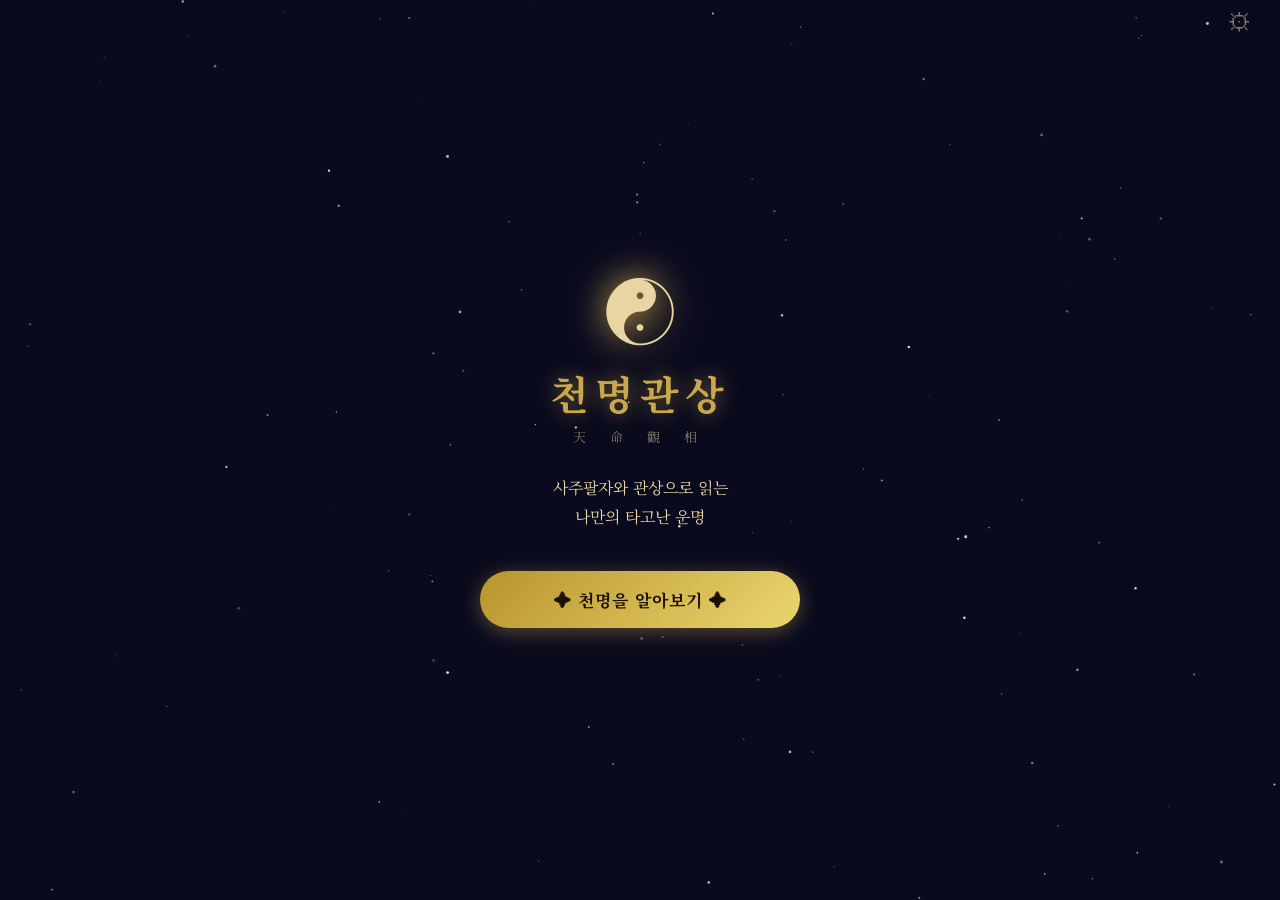
==== index.html @ f612b53c "init: 천명관상 앱 초기 릴리즈 사주팔자 계산 + AI 관상 분석을 결합한 PWA 앱. 노예~황제(황후) 6등급 판정, OpenRouter Gemini Flash Vision " ====
<!DOCTYPE html>
<html lang="ko">
<head>
  <meta charset="UTF-8">
  <meta name="viewport" content="width=device-width, initial-scale=1.0, user-scalable=no">
  <meta name="mobile-web-app-capable" content="yes">
  <meta name="apple-mobile-web-app-capable" content="yes">
  <meta name="apple-mobile-web-app-status-bar-style" content="black-translucent">
  <meta name="apple-mobile-web-app-title" content="천명관상">
  <meta name="theme-color" content="#0a0a1e">
  <title>천명관상</title>
  <link rel="manifest" href="manifest.json">
  <link rel="apple-touch-icon" href="icon.png">
  <link href="https://fonts.googleapis.com/css2?family=Noto+Serif+KR:wght@400;600;700&display=swap" rel="stylesheet">
  <link rel="stylesheet" href="style.css">
</head>
<body>

  <!-- 별 배경 -->
  <canvas id="starCanvas"></canvas>

  <!-- ╔══════════════════════════════╗ -->
  <!-- ║  뷰 1: 홈                    ║ -->
  <!-- ╚══════════════════════════════╝ -->
  <div class="view active" id="view-home">
    <div class="home-wrap">
      <div class="trigram">☯</div>
      <h1 class="app-title">천명관상</h1>
      <p class="app-hanja">天 命 觀 相</p>
      <p class="app-desc">사주팔자와 관상으로 읽는<br>나만의 타고난 운명</p>
      <button class="btn-gold" onclick="App.goInfo()">✦ 천명을 알아보기 ✦</button>
    </div>
    <button class="btn-gear" onclick="App.goSettings()" title="설정">⚙</button>
  </div>

  <!-- ╔══════════════════════════════╗ -->
  <!-- ║  뷰 2: 정보 입력              ║ -->
  <!-- ╚══════════════════════════════╝ -->
  <div class="view" id="view-info">
    <div class="top-bar">
      <button class="btn-back" onclick="App.goHome()">‹</button>
      <span class="top-title">생년월일 입력</span>
    </div>
    <div class="scroll-wrap">

      <p class="section-label">성별</p>
      <div class="gender-row">
        <button class="gender-btn active" id="btnMale"   onclick="App.setGender('male')">♂ 남성</button>
        <button class="gender-btn"        id="btnFemale" onclick="App.setGender('female')">♀ 여성</button>
      </div>

      <p class="section-label">태어난 해</p>
      <input class="input-field" type="number" id="inputYear"
             placeholder="예: 1990" min="1900" max="2025" inputmode="numeric">

      <div class="two-col">
        <div>
          <p class="section-label">월</p>
          <select class="input-field" id="inputMonth">
            <option value="">월</option>
          </select>
        </div>
        <div>
          <p class="section-label">일</p>
          <select class="input-field" id="inputDay">
            <option value="">일</option>
          </select>
        </div>
      </div>

      <p class="section-label">태어난 시 <span class="label-note">모르면 생략 가능</span></p>
      <select class="input-field" id="inputHour">
        <option value="-1">모름 / 생략</option>
      </select>

      <button class="btn-gold" style="margin-top:32px" onclick="App.goPhoto()">얼굴 사진 찍기 →</button>
    </div>
  </div>

  <!-- ╔══════════════════════════════╗ -->
  <!-- ║  뷰 3: 사진 촬영              ║ -->
  <!-- ╚══════════════════════════════╝ -->
  <div class="view" id="view-photo">
    <div class="top-bar">
      <button class="btn-back" onclick="App.goInfo()">‹</button>
      <span class="top-title">얼굴 사진</span>
    </div>
    <div class="photo-wrap">
      <div class="face-guide" id="faceGuide">
        <div class="face-oval"></div>
        <p class="guide-hint">얼굴을 타원 안에 맞춰주세요</p>
      </div>
      <div class="preview-area" id="previewArea">
        <img id="previewImg" alt="미리보기">
      </div>
      <div class="photo-btns">
        <label class="btn-outline" for="cameraInput">📷 카메라 촬영</label>
        <input type="file" id="cameraInput" accept="image/*" capture="user"
               style="display:none" onchange="App.onPhoto(this)">
        <label class="btn-outline" for="galleryInput">🖼 갤러리 선택</label>
        <input type="file" id="galleryInput" accept="image/*"
               style="display:none" onchange="App.onPhoto(this)">
      </div>
      <button class="btn-gold" id="btnAnalyze" style="display:none" onclick="App.startAnalysis()">
        ✦ 천명 분석 시작 ✦
      </button>
    </div>
  </div>

  <!-- ╔══════════════════════════════╗ -->
  <!-- ║  뷰 4: 분석 중               ║ -->
  <!-- ╚══════════════════════════════╝ -->
  <div class="view" id="view-loading">
    <div class="loading-wrap">
      <div class="loader-ring">
        <div class="loader-inner">☯</div>
      </div>
      <p class="loading-main">천명을 읽는 중...</p>
      <p class="loading-sub" id="loadingSub">사주팔자를 계산하고 있습니다</p>
    </div>
  </div>

  <!-- ╔══════════════════════════════╗ -->
  <!-- ║  뷰 5: 결과                  ║ -->
  <!-- ╚══════════════════════════════╝ -->
  <div class="view" id="view-result">
    <div class="result-scroll">

      <!-- 등급 배너 -->
      <div class="tier-banner" id="tierBanner">
        <div class="tier-glow" id="tierGlow"></div>
        <div class="tier-icon"    id="tierIcon">👑</div>
        <div class="tier-name"    id="tierName">황제</div>
        <div class="tier-stars"   id="tierStars"></div>
        <div class="tier-tagline" id="tierTagline">천명이 깃든 얼굴</div>
      </div>

      <!-- 사주 카드 -->
      <div class="result-card">
        <div class="card-title">☰ 사주팔자</div>
        <div class="pillars-row" id="pillarsRow"></div>
        <div class="ohaeng-bar"  id="ohaengBar"></div>
        <p class="card-body" id="sajuText"></p>
      </div>

      <!-- 관상 카드 -->
      <div class="result-card">
        <div class="card-title">◎ 관상 분석</div>
        <div id="gwansangList"></div>
      </div>

      <!-- 종합 풀이 카드 -->
      <div class="result-card combined-card">
        <div class="card-title">✦ 종합 천명 풀이</div>
        <p class="card-body combined-body" id="combinedText"></p>
      </div>

      <!-- 액션 -->
      <div class="action-row">
        <button class="btn-share" onclick="App.share()">📤 공유하기</button>
        <button class="btn-retry" onclick="App.retry()">🔄 다시 하기</button>
      </div>
    </div>
  </div>

  <!-- ╔══════════════════════════════╗ -->
  <!-- ║  뷰 6: 설정                  ║ -->
  <!-- ╚══════════════════════════════╝ -->
  <div class="view" id="view-settings">
    <div class="top-bar">
      <button class="btn-back" onclick="App.goHome()">‹</button>
      <span class="top-title">설정</span>
    </div>
    <div class="scroll-wrap">
      <p class="section-label">OpenRouter API 키</p>
      <input class="input-field" type="password" id="apiKeyInput" placeholder="sk-or-v1-...">
      <p class="input-hint">openrouter.ai에서 발급한 API 키를 입력하세요</p>
      <button class="btn-gold" onclick="App.saveSettings()">저장</button>
    </div>
  </div>

  <script src="saju.js"></script>
  <script src="app.js"></script>
</body>
</html>
---- style.css ----
/* ── 기본 리셋 ──────────────────────────────────────── */
*, *::before, *::after { box-sizing: border-box; margin: 0; padding: 0; }

:root {
  --navy:   #0a0a1e;
  --navy2:  #12122e;
  --gold:   #c9a84c;
  --gold2:  #e8d5a3;
  --gold3:  #f5ebb8;
  --dim:    rgba(232,213,163,0.55);
  --card:   rgba(255,255,255,0.05);
  --border: rgba(201,168,76,0.25);
  --r:      16px;
}

html, body {
  height: 100%;
  font-family: 'Noto Serif KR', 'Nanum Myeongjo', serif;
  background: var(--navy);
  color: var(--gold2);
  overflow: hidden;
}

/* ── 별 캔버스 ──────────────────────────────────────── */
#starCanvas {
  position: fixed;
  inset: 0;
  z-index: 0;
  pointer-events: none;
}

/* ── 뷰 시스템 ──────────────────────────────────────── */
.view {
  position: fixed;
  inset: 0;
  z-index: 1;
  display: none;
  flex-direction: column;
  opacity: 0;
  transform: translateY(24px);
  transition: opacity .35s, transform .35s;
}
.view.active {
  display: flex;
  opacity: 1;
  transform: translateY(0);
}

/* ── 홈 뷰 ──────────────────────────────────────────── */
.home-wrap {
  flex: 1;
  display: flex;
  flex-direction: column;
  align-items: center;
  justify-content: center;
  padding: 40px 24px;
  text-align: center;
}

.trigram {
  font-size: 72px;
  line-height: 1;
  animation: pulse 3s ease-in-out infinite;
  filter: drop-shadow(0 0 18px var(--gold));
}
@keyframes pulse {
  0%,100% { opacity: 1; transform: scale(1); }
  50%      { opacity: .75; transform: scale(1.07); }
}

.app-title {
  font-size: 40px;
  font-weight: 700;
  color: var(--gold);
  letter-spacing: 6px;
  margin-top: 20px;
  text-shadow: 0 0 20px rgba(201,168,76,.6);
}
.app-hanja {
  font-size: 13px;
  letter-spacing: 10px;
  color: var(--dim);
  margin-top: 6px;
}
.app-desc {
  font-size: 16px;
  line-height: 1.8;
  color: var(--gold2);
  margin: 28px 0 40px;
}

.btn-gear {
  position: absolute;
  top: env(safe-area-inset-top, 16px);
  right: 20px;
  background: none;
  border: none;
  font-size: 24px;
  color: var(--dim);
  cursor: pointer;
  padding: 8px;
}

/* ── 공통 버튼 ──────────────────────────────────────── */
.btn-gold {
  width: 100%;
  max-width: 320px;
  padding: 16px 24px;
  background: linear-gradient(135deg, #b8952e, #e8d06a, #b8952e);
  background-size: 200% 100%;
  border: none;
  border-radius: 50px;
  color: #1a1000;
  font-family: inherit;
  font-size: 17px;
  font-weight: 700;
  letter-spacing: 1px;
  cursor: pointer;
  animation: goldShimmer 4s linear infinite;
  box-shadow: 0 4px 20px rgba(201,168,76,.4);
  transition: transform .15s, box-shadow .15s;
}
.btn-gold:active { transform: scale(.97); box-shadow: 0 2px 10px rgba(201,168,76,.3); }
@keyframes goldShimmer {
  0%   { background-position: 0% 50%; }
  100% { background-position: 200% 50%; }
}

.btn-outline {
  display: inline-block;
  padding: 13px 20px;
  border: 1.5px solid var(--gold);
  border-radius: 50px;
  color: var(--gold);
  font-family: inherit;
  font-size: 15px;
  cursor: pointer;
  text-align: center;
  transition: background .2s;
}
.btn-outline:active { background: rgba(201,168,76,.1); }

/* ── 상단 바 ────────────────────────────────────────── */
.top-bar {
  display: flex;
  align-items: center;
  padding: 16px 16px 0;
  padding-top: max(16px, env(safe-area-inset-top));
  gap: 12px;
  flex-shrink: 0;
}
.btn-back {
  background: none;
  border: none;
  font-size: 32px;
  color: var(--gold);
  cursor: pointer;
  line-height: 1;
  padding: 0 8px 0 0;
}
.top-title {
  font-size: 18px;
  font-weight: 600;
  color: var(--gold2);
  letter-spacing: 1px;
}

/* ── 스크롤 래퍼 ─────────────────────────────────────── */
.scroll-wrap {
  flex: 1;
  overflow-y: auto;
  padding: 20px 24px;
  padding-bottom: max(24px, env(safe-area-inset-bottom));
  -webkit-overflow-scrolling: touch;
}

/* ── 폼 요소 ────────────────────────────────────────── */
.section-label {
  font-size: 13px;
  color: var(--dim);
  letter-spacing: 1px;
  margin: 20px 0 8px;
  text-transform: uppercase;
}
.label-note {
  font-size: 11px;
  color: rgba(232,213,163,.35);
  text-transform: none;
  letter-spacing: 0;
  margin-left: 6px;
}

.input-field {
  width: 100%;
  background: var(--card);
  border: 1.5px solid var(--border);
  border-radius: var(--r);
  padding: 14px 16px;
  color: var(--gold2);
  font-family: inherit;
  font-size: 16px;
  outline: none;
  transition: border-color .2s;
  -webkit-appearance: none;
  appearance: none;
}
.input-field:focus  { border-color: var(--gold); }
.input-field option { background: var(--navy2); color: var(--gold2); }

.two-col {
  display: grid;
  grid-template-columns: 1fr 1fr;
  gap: 12px;
}

.input-hint {
  font-size: 12px;
  color: var(--dim);
  margin-top: 8px;
  line-height: 1.5;
}

/* ── 성별 선택 ──────────────────────────────────────── */
.gender-row {
  display: grid;
  grid-template-columns: 1fr 1fr;
  gap: 12px;
}
.gender-btn {
  padding: 14px;
  border: 1.5px solid var(--border);
  border-radius: var(--r);
  background: var(--card);
  color: var(--dim);
  font-family: inherit;
  font-size: 16px;
  cursor: pointer;
  transition: all .2s;
  letter-spacing: 1px;
}
.gender-btn.active {
  border-color: var(--gold);
  color: var(--gold);
  background: rgba(201,168,76,.1);
  box-shadow: 0 0 12px rgba(201,168,76,.2);
}

/* ── 사진 뷰 ────────────────────────────────────────── */
.photo-wrap {
  flex: 1;
  display: flex;
  flex-direction: column;
  align-items: center;
  padding: 16px 24px;
  padding-bottom: max(24px, env(safe-area-inset-bottom));
  gap: 16px;
  overflow-y: auto;
}

.face-guide {
  width: 220px;
  height: 280px;
  position: relative;
  display: flex;
  align-items: center;
  justify-content: center;
  flex-shrink: 0;
}
.face-oval {
  width: 180px;
  height: 240px;
  border: 2px dashed var(--gold);
  border-radius: 50%;
  opacity: .6;
  animation: ovalPulse 2s ease-in-out infinite;
}
@keyframes ovalPulse {
  0%,100% { opacity: .6; box-shadow: 0 0 0 0 rgba(201,168,76,0); }
  50%     { opacity: 1;  box-shadow: 0 0 0 8px rgba(201,168,76,.1); }
}
.guide-hint {
  position: absolute;
  bottom: -4px;
  font-size: 12px;
  color: var(--dim);
  white-space: nowrap;
}

.preview-area {
  width: 220px;
  height: 280px;
  border-radius: 20px;
  overflow: hidden;
  border: 2px solid var(--gold);
  display: none;
  flex-shrink: 0;
}
.preview-area img {
  width: 100%;
  height: 100%;
  object-fit: cover;
}

.photo-btns {
  display: flex;
  gap: 12px;
  flex-wrap: wrap;
  justify-content: center;
}

/* ── 로딩 뷰 ────────────────────────────────────────── */
.loading-wrap {
  flex: 1;
  display: flex;
  flex-direction: column;
  align-items: center;
  justify-content: center;
  gap: 24px;
  padding: 40px;
}

.loader-ring {
  width: 120px;
  height: 120px;
  border-radius: 50%;
  border: 3px solid var(--border);
  border-top-color: var(--gold);
  animation: spin 1.2s linear infinite;
  display: flex;
  align-items: center;
  justify-content: center;
  position: relative;
}
.loader-ring::before {
  content: '';
  position: absolute;
  inset: 8px;
  border-radius: 50%;
  border: 2px solid var(--border);
  border-bottom-color: var(--gold);
  animation: spin 1.8s linear infinite reverse;
}
.loader-inner {
  font-size: 36px;
  animation: counterSpin 1.2s linear infinite reverse;
  filter: drop-shadow(0 0 8px var(--gold));
}
@keyframes spin        { to { transform: rotate(360deg);  } }
@keyframes counterSpin { to { transform: rotate(-360deg); } }

.loading-main {
  font-size: 20px;
  font-weight: 600;
  color: var(--gold);
  letter-spacing: 2px;
}
.loading-sub {
  font-size: 14px;
  color: var(--dim);
  text-align: center;
  animation: fadeInOut 2s ease-in-out infinite;
}
@keyframes fadeInOut {
  0%,100% { opacity: .4; }
  50%     { opacity: 1; }
}

/* ── 결과 뷰 ────────────────────────────────────────── */
.result-scroll {
  flex: 1;
  overflow-y: auto;
  -webkit-overflow-scrolling: touch;
  padding-bottom: max(24px, env(safe-area-inset-bottom));
}

/* 등급 배너 */
.tier-banner {
  position: relative;
  text-align: center;
  padding: 48px 24px 36px;
  overflow: hidden;
}
.tier-glow {
  position: absolute;
  inset: 0;
  background: radial-gradient(ellipse at center top, rgba(201,168,76,.18) 0%, transparent 70%);
  pointer-events: none;
}
.tier-icon {
  font-size: 64px;
  line-height: 1;
  filter: drop-shadow(0 0 16px gold);
  animation: iconFloat 3s ease-in-out infinite;
}
@keyframes iconFloat {
  0%,100% { transform: translateY(0); }
  50%     { transform: translateY(-8px); }
}
.tier-name {
  font-size: 44px;
  font-weight: 700;
  color: var(--gold);
  letter-spacing: 6px;
  margin-top: 12px;
  text-shadow: 0 0 24px rgba(201,168,76,.7);
}
.tier-stars {
  font-size: 22px;
  color: var(--gold);
  letter-spacing: 4px;
  margin-top: 8px;
  filter: drop-shadow(0 0 4px gold);
}
.tier-tagline {
  font-size: 15px;
  color: var(--dim);
  margin-top: 10px;
  letter-spacing: 2px;
}

/* 결과 카드 */
.result-card {
  margin: 0 16px 16px;
  background: var(--card);
  border: 1px solid var(--border);
  border-radius: 20px;
  padding: 20px;
}
.combined-card {
  border-color: rgba(201,168,76,.5);
  background: rgba(201,168,76,.07);
}

.card-title {
  font-size: 13px;
  color: var(--gold);
  letter-spacing: 3px;
  text-transform: uppercase;
  margin-bottom: 16px;
}
.card-body {
  font-size: 15px;
  line-height: 1.9;
  color: var(--gold2);
}
.combined-body {
  font-size: 15px;
  line-height: 2;
  color: var(--gold3);
}

/* 사주 기둥 */
.pillars-row {
  display: flex;
  gap: 8px;
  margin-bottom: 16px;
}
.pillar-box {
  flex: 1;
  border: 1px solid var(--border);
  border-radius: 12px;
  padding: 10px 6px;
  text-align: center;
  background: rgba(255,255,255,.03);
}
.pillar-label {
  font-size: 10px;
  color: var(--dim);
  letter-spacing: 1px;
  margin-bottom: 6px;
}
.pillar-char {
  font-size: 22px;
  color: var(--gold);
  line-height: 1.2;
  font-weight: 600;
}
.pillar-kr {
  font-size: 11px;
  color: var(--dim);
  margin-top: 4px;
}

/* 오행 바 */
.ohaeng-bar {
  display: flex;
  border-radius: 8px;
  overflow: hidden;
  height: 8px;
  margin-bottom: 16px;
  gap: 2px;
}
.ohaeng-seg {
  border-radius: 4px;
  transition: flex .5s;
}

/* 관상 항목 */
.gwansang-item {
  display: flex;
  gap: 12px;
  padding: 12px 0;
  border-bottom: 1px solid rgba(201,168,76,.1);
}
.gwansang-item:last-child { border-bottom: none; }
.gwansang-icon { font-size: 20px; flex-shrink: 0; padding-top: 2px; }
.gwansang-content {}
.gwansang-part { font-size: 12px; color: var(--gold); letter-spacing: 1px; margin-bottom: 4px; }
.gwansang-text { font-size: 14px; color: var(--gold2); line-height: 1.7; }

/* 액션 버튼 */
.action-row {
  display: flex;
  gap: 12px;
  padding: 8px 16px 8px;
}
.btn-share, .btn-retry {
  flex: 1;
  padding: 14px;
  border-radius: 50px;
  font-family: inherit;
  font-size: 15px;
  cursor: pointer;
  border: none;
  transition: transform .15s;
}
.btn-share:active, .btn-retry:active { transform: scale(.97); }
.btn-share {
  background: linear-gradient(135deg, #b8952e, #e8d06a);
  color: #1a1000;
  font-weight: 700;
}
.btn-retry {
  background: var(--card);
  border: 1.5px solid var(--border);
  color: var(--gold2);
}

/* ── 결과 등장 애니메이션 ───────────────────────────── */
@keyframes revealTier {
  from { opacity: 0; transform: scale(.6); filter: blur(8px); }
  to   { opacity: 1; transform: scale(1);  filter: blur(0); }
}
.tier-banner.revealed .tier-icon,
.tier-banner.revealed .tier-name,
.tier-banner.revealed .tier-stars,
.tier-banner.revealed .tier-tagline {
  animation-fill-mode: both;
}
.tier-banner.revealed .tier-icon    { animation: revealTier .6s .1s ease-out both; }
.tier-banner.revealed .tier-name    { animation: revealTier .6s .4s ease-out both; }
.tier-banner.revealed .tier-stars   { animation: revealTier .5s .7s ease-out both; }
.tier-banner.revealed .tier-tagline { animation: revealTier .5s .9s ease-out both; }

@keyframes slideUp {
  from { opacity: 0; transform: translateY(20px); }
  to   { opacity: 1; transform: translateY(0); }
}
.result-card { animation: slideUp .5s ease-out both; }
.result-card:nth-child(2) { animation-delay: .3s; }
.result-card:nth-child(3) { animation-delay: .5s; }
.result-card:nth-child(4) { animation-delay: .7s; }
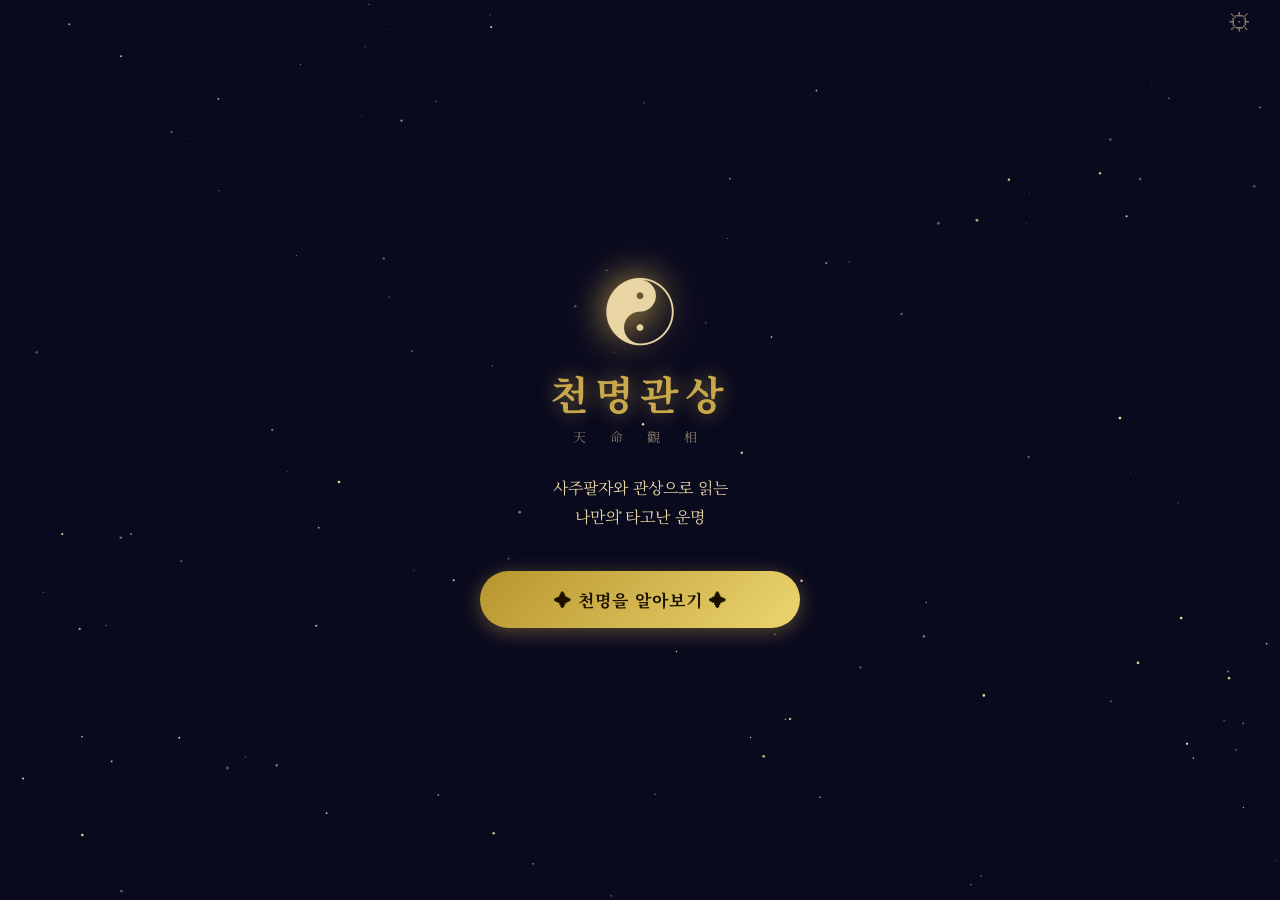
==== commit 707e5def: "코드 리뷰 개선: 캐시 갱신, 로딩 텍스트, 토큰/온도 최적화 - SW 캐시 v1→v2: 모델 변경 후 구 캐시 무효화 - 로딩 텍스트 타이밍 수정: API 대기 중 정확한 안내 " ====
--- a/index.html
+++ b/index.html
@@ -51,7 +51,7 @@
 
       <p class="section-label">태어난 해</p>
       <input class="input-field" type="number" id="inputYear"
-             placeholder="예: 1990" min="1900" max="2025" inputmode="numeric">
+             placeholder="예: 1990" min="1900" inputmode="numeric">
 
       <div class="two-col">
         <div>
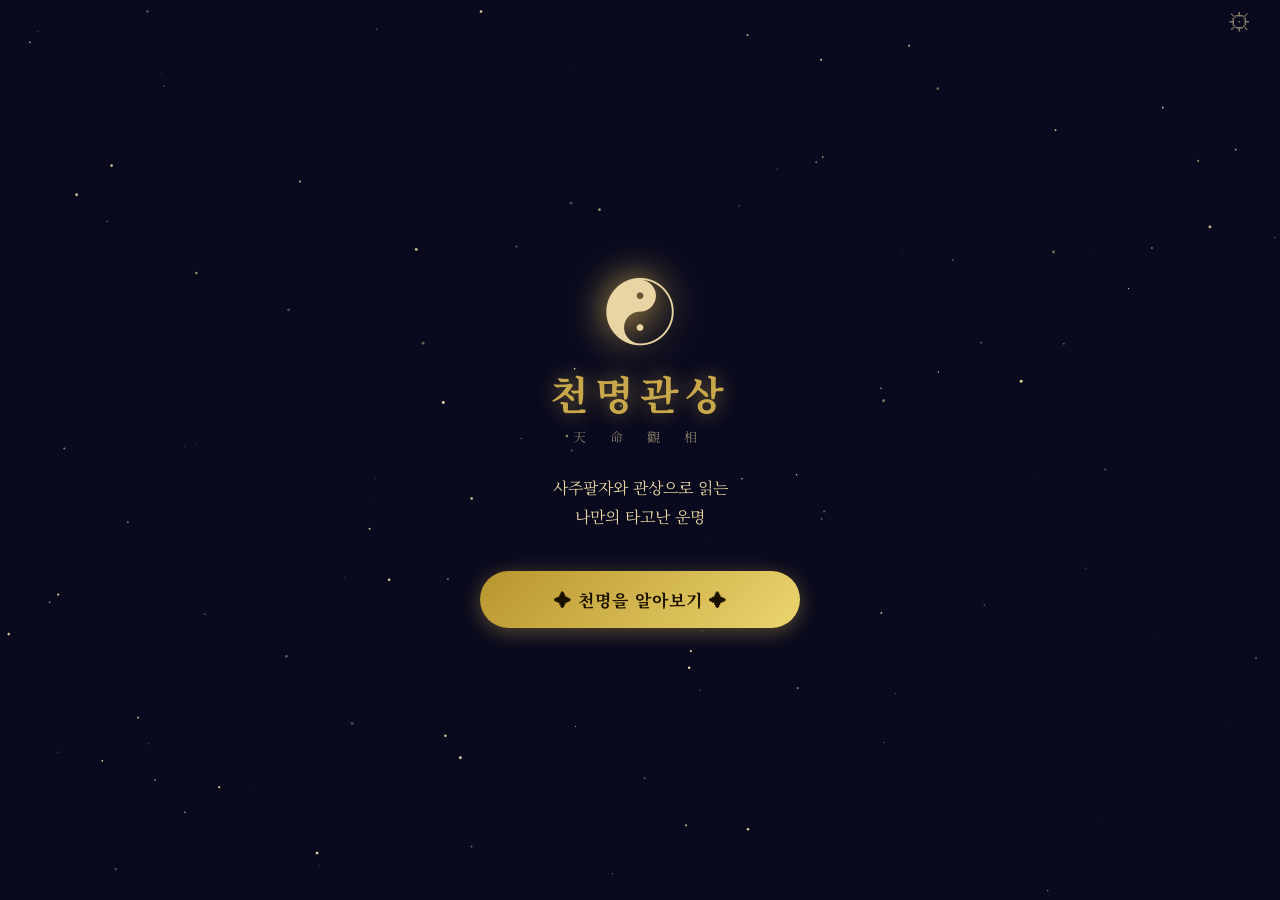
==== commit 1c0c545c: "캐시 우회: 스크립트 버전 쿼리 파라미터 추가 (?v=3)" ====
--- a/index.html
+++ b/index.html
@@ -179,7 +179,7 @@
     </div>
   </div>
 
-  <script src="saju.js"></script>
-  <script src="app.js"></script>
+  <script src="saju.js?v=3"></script>
+  <script src="app.js?v=3"></script>
 </body>
 </html>
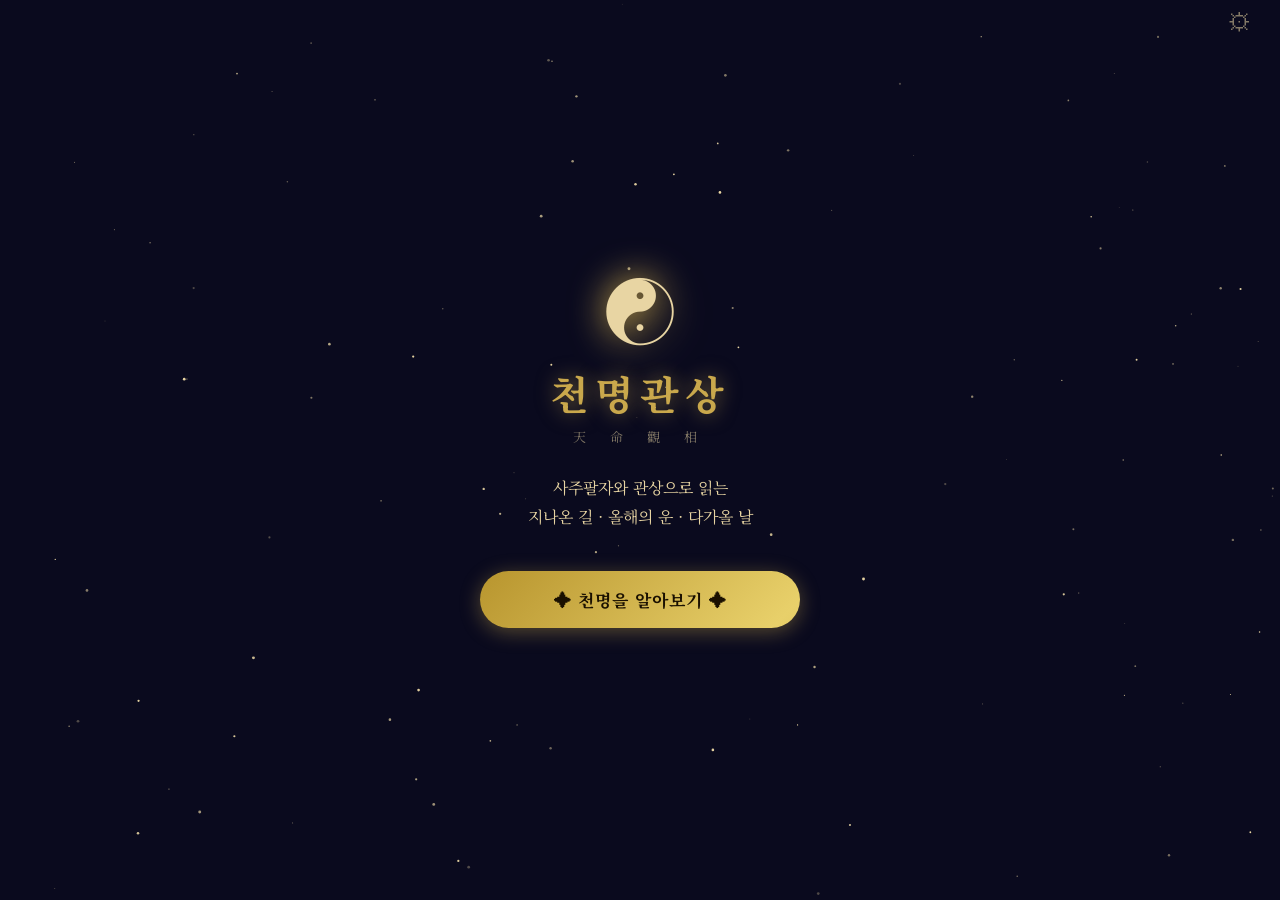
==== commit fa2775e1: "천명관상 V2: 등급 폐지 → 개인형 생애 풀이(과거·현재·3년·생애) - saju.js 재작성: 절기(태양 황경) 기준 년·월주, 지장간 오행, 신강/신약,   대운·세운·월운," ====
--- a/index.html
+++ b/index.html
@@ -27,8 +27,9 @@
       <div class="trigram">☯</div>
       <h1 class="app-title">천명관상</h1>
       <p class="app-hanja">天 命 觀 相</p>
-      <p class="app-desc">사주팔자와 관상으로 읽는<br>나만의 타고난 운명</p>
+      <p class="app-desc">사주팔자와 관상으로 읽는<br>지나온 길 · 올해의 운 · 다가올 날</p>
       <button class="btn-gold" onclick="App.goInfo()">✦ 천명을 알아보기 ✦</button>
+      <button class="btn-outline btn-history" id="btnHistory" style="display:none" onclick="App.goHistory()">지난 풀이 보기</button>
     </div>
     <button class="btn-gear" onclick="App.goSettings()" title="설정">⚙</button>
   </div>
@@ -117,6 +118,7 @@
       </div>
       <p class="loading-main">천명을 읽는 중...</p>
       <p class="loading-sub" id="loadingSub">사주팔자를 계산하고 있습니다</p>
+      <p class="loading-hint" id="loadingHint"></p>
     </div>
   </div>
 
@@ -125,41 +127,30 @@
   <!-- ╚══════════════════════════════╝ -->
   <div class="view" id="view-result">
     <div class="result-scroll">
+      <div id="resultBody"></div>
+      <div class="action-row">
+        <button class="btn-share" onclick="App.share()">📤 요약 공유</button>
+        <button class="btn-retry" onclick="App.copyAll()">📋 전체 복사</button>
+      </div>
+      <div class="action-row">
+        <button class="btn-retry" onclick="App.regenerate()">🔄 새로 풀이</button>
+        <button class="btn-retry" onclick="App.retry()">🏠 처음으로</button>
+      </div>
+    </div>
+  </div>
 
-      <!-- 등급 배너 -->
-      <div class="tier-banner" id="tierBanner">
-        <div class="tier-glow" id="tierGlow"></div>
-        <div class="tier-icon"    id="tierIcon">👑</div>
-        <div class="tier-name"    id="tierName">황제</div>
-        <div class="tier-stars"   id="tierStars"></div>
-        <div class="tier-tagline" id="tierTagline">천명이 깃든 얼굴</div>
-      </div>
-
-      <!-- 사주 카드 -->
-      <div class="result-card">
-        <div class="card-title">☰ 사주팔자</div>
-        <div class="pillars-row" id="pillarsRow"></div>
-        <div class="ohaeng-bar"  id="ohaengBar"></div>
-        <p class="card-body" id="sajuText"></p>
-      </div>
-
-      <!-- 관상 카드 -->
-      <div class="result-card">
-        <div class="card-title">◎ 관상 분석</div>
-        <div id="gwansangList"></div>
-      </div>
-
-      <!-- 종합 풀이 카드 -->
-      <div class="result-card combined-card">
-        <div class="card-title">✦ 종합 천명 풀이</div>
-        <p class="card-body combined-body" id="combinedText"></p>
-      </div>
-
-      <!-- 액션 -->
-      <div class="action-row">
-        <button class="btn-share" onclick="App.share()">📤 공유하기</button>
-        <button class="btn-retry" onclick="App.retry()">🔄 다시 하기</button>
-      </div>
+  <!-- ╔══════════════════════════════╗ -->
+  <!-- ║  뷰 7: 지난 풀이              ║ -->
+  <!-- ╚══════════════════════════════╝ -->
+  <div class="view" id="view-history">
+    <div class="top-bar">
+      <button class="btn-back" onclick="App.goHome()">‹</button>
+      <span class="top-title">지난 풀이</span>
+    </div>
+    <div class="scroll-wrap">
+      <div id="historyList"></div>
+      <p class="input-hint">풀이 기록과 생년월일은 이 기기에만 저장됩니다.</p>
+      <button class="btn-outline" style="margin-top:16px;width:100%" onclick="App.clearHistory()">기록 모두 삭제</button>
     </div>
   </div>
 
@@ -179,7 +170,7 @@
     </div>
   </div>
 
-  <script src="saju.js?v=3"></script>
-  <script src="app.js?v=3"></script>
+  <script src="saju.js?v=4"></script>
+  <script src="app.js?v=4"></script>
 </body>
 </html>
--- a/style.css
+++ b/style.css
@@ -373,51 +373,6 @@
   padding-bottom: max(24px, env(safe-area-inset-bottom));
 }
 
-/* 등급 배너 */
-.tier-banner {
-  position: relative;
-  text-align: center;
-  padding: 48px 24px 36px;
-  overflow: hidden;
-}
-.tier-glow {
-  position: absolute;
-  inset: 0;
-  background: radial-gradient(ellipse at center top, rgba(201,168,76,.18) 0%, transparent 70%);
-  pointer-events: none;
-}
-.tier-icon {
-  font-size: 64px;
-  line-height: 1;
-  filter: drop-shadow(0 0 16px gold);
-  animation: iconFloat 3s ease-in-out infinite;
-}
-@keyframes iconFloat {
-  0%,100% { transform: translateY(0); }
-  50%     { transform: translateY(-8px); }
-}
-.tier-name {
-  font-size: 44px;
-  font-weight: 700;
-  color: var(--gold);
-  letter-spacing: 6px;
-  margin-top: 12px;
-  text-shadow: 0 0 24px rgba(201,168,76,.7);
-}
-.tier-stars {
-  font-size: 22px;
-  color: var(--gold);
-  letter-spacing: 4px;
-  margin-top: 8px;
-  filter: drop-shadow(0 0 4px gold);
-}
-.tier-tagline {
-  font-size: 15px;
-  color: var(--dim);
-  margin-top: 10px;
-  letter-spacing: 2px;
-}
-
 /* 결과 카드 */
 .result-card {
   margin: 0 16px 16px;
@@ -426,10 +381,6 @@
   border-radius: 20px;
   padding: 20px;
 }
-.combined-card {
-  border-color: rgba(201,168,76,.5);
-  background: rgba(201,168,76,.07);
-}
 
 .card-title {
   font-size: 13px;
@@ -442,11 +393,6 @@
   font-size: 15px;
   line-height: 1.9;
   color: var(--gold2);
-}
-.combined-body {
-  font-size: 15px;
-  line-height: 2;
-  color: var(--gold3);
 }
 
 /* 사주 기둥 */
@@ -494,19 +440,6 @@
   border-radius: 4px;
   transition: flex .5s;
 }
-
-/* 관상 항목 */
-.gwansang-item {
-  display: flex;
-  gap: 12px;
-  padding: 12px 0;
-  border-bottom: 1px solid rgba(201,168,76,.1);
-}
-.gwansang-item:last-child { border-bottom: none; }
-.gwansang-icon { font-size: 20px; flex-shrink: 0; padding-top: 2px; }
-.gwansang-content {}
-.gwansang-part { font-size: 12px; color: var(--gold); letter-spacing: 1px; margin-bottom: 4px; }
-.gwansang-text { font-size: 14px; color: var(--gold2); line-height: 1.7; }
 
 /* 액션 버튼 */
 .action-row {
@@ -536,27 +469,113 @@
   color: var(--gold2);
 }
 
-/* ── 결과 등장 애니메이션 ───────────────────────────── */
-@keyframes revealTier {
-  from { opacity: 0; transform: scale(.6); filter: blur(8px); }
-  to   { opacity: 1; transform: scale(1);  filter: blur(0); }
-}
-.tier-banner.revealed .tier-icon,
-.tier-banner.revealed .tier-name,
-.tier-banner.revealed .tier-stars,
-.tier-banner.revealed .tier-tagline {
-  animation-fill-mode: both;
-}
-.tier-banner.revealed .tier-icon    { animation: revealTier .6s .1s ease-out both; }
-.tier-banner.revealed .tier-name    { animation: revealTier .6s .4s ease-out both; }
-.tier-banner.revealed .tier-stars   { animation: revealTier .5s .7s ease-out both; }
-.tier-banner.revealed .tier-tagline { animation: revealTier .5s .9s ease-out both; }
-
 @keyframes slideUp {
   from { opacity: 0; transform: translateY(20px); }
   to   { opacity: 1; transform: translateY(0); }
 }
 .result-card { animation: slideUp .5s ease-out both; }
-.result-card:nth-child(2) { animation-delay: .3s; }
-.result-card:nth-child(3) { animation-delay: .5s; }
-.result-card:nth-child(4) { animation-delay: .7s; }
+
+/* ── V2 결과 화면 ───────────────────────────────────── */
+.btn-history { margin-top: 14px; width: 100%; max-width: 320px; }
+.loading-hint { font-size: 12px; color: rgba(232,213,163,.4); min-height: 1em; }
+
+.result-head {
+  text-align: center;
+  padding: 40px 20px 20px;
+  padding-top: max(40px, calc(env(safe-area-inset-top) + 24px));
+  background: radial-gradient(ellipse at center top, rgba(201,168,76,.18) 0%, transparent 70%);
+}
+.result-year { font-size: 13px; color: var(--dim); letter-spacing: 2px; }
+.result-headline {
+  font-size: 24px; font-weight: 700; color: var(--gold); line-height: 1.5;
+  margin: 12px 0 20px; text-shadow: 0 0 20px rgba(201,168,76,.5);
+  animation: slideUp .6s ease-out both;
+}
+.chip-row { display: flex; gap: 8px; justify-content: center; flex-wrap: wrap; }
+.chip {
+  padding: 7px 14px; border-radius: 50px; border: 1px solid var(--border);
+  background: var(--card); color: var(--gold2); font-family: inherit; font-size: 13px; cursor: pointer;
+}
+.chip:active { background: rgba(201,168,76,.15); }
+
+.result-card { scroll-margin-top: 16px; }
+.card-body.small { font-size: 14px; line-height: 1.8; color: var(--dim); margin-top: 6px; }
+.card-meta { font-size: 13px; color: var(--gold2); margin-top: 4px; line-height: 1.7; }
+.card-note { font-size: 12px; color: var(--dim); margin-top: 8px; line-height: 1.6; }
+.sub-title { font-size: 12px; color: var(--gold); letter-spacing: 2px; margin: 18px 0 10px; }
+
+.ohaeng-legend { display: flex; flex-wrap: wrap; gap: 10px; margin: -8px 0 10px; }
+.ohaeng-legend .lg { font-size: 11px; color: var(--dim); }
+.ohaeng-legend .lg::before {
+  content: ''; display: inline-block; width: 8px; height: 8px; border-radius: 2px;
+  background: var(--c); margin-right: 4px; vertical-align: 0;
+}
+
+.daeun-strip { display: flex; gap: 6px; overflow-x: auto; padding-bottom: 4px; -webkit-overflow-scrolling: touch; }
+.daeun-cell {
+  flex: 0 0 56px; text-align: center; padding: 8px 2px; border-radius: 10px;
+  border: 1px solid var(--border); background: rgba(255,255,255,.03);
+}
+.daeun-cell.now { border-color: var(--gold); box-shadow: 0 0 10px rgba(201,168,76,.35); }
+.dc-age { font-size: 10px; color: var(--dim); }
+.dc-ganji { font-size: 16px; color: var(--gold); margin: 3px 0; }
+.dc-label { font-size: 10px; }
+.lv-상승 .dc-label { color: #8fd18f; }
+.lv-평탄 .dc-label { color: var(--dim); }
+.lv-조정 .dc-label { color: #e8a07a; }
+
+.badge {
+  display: inline-block; font-size: 11px; padding: 2px 8px; border-radius: 50px;
+  border: 1px solid; white-space: nowrap; letter-spacing: 0;
+}
+.badge-up   { color: #8fd18f; border-color: rgba(143,209,143,.5); }
+.badge-flat { color: var(--dim); border-color: var(--border); }
+.badge-down { color: #e8a07a; border-color: rgba(232,160,122,.5); }
+
+.period { padding: 14px 0; border-bottom: 1px solid rgba(201,168,76,.12); }
+.period:last-child { border-bottom: none; }
+.period.current { background: rgba(201,168,76,.06); margin: 0 -12px; padding: 14px 12px; border-radius: 12px; }
+.period-top { display: flex; justify-content: space-between; align-items: center; gap: 8px; margin-bottom: 6px; }
+.period-range { font-size: 12px; color: var(--gold); letter-spacing: .5px; }
+.period-title { font-size: 16px; color: var(--gold3); font-weight: 600; margin-bottom: 4px; }
+.section-summary {
+  font-size: 15px; line-height: 1.9; color: var(--gold3); margin-top: 14px;
+  padding-top: 14px; border-top: 1px dashed var(--border);
+}
+
+.face-row { padding: 8px 0; border-bottom: 1px solid rgba(201,168,76,.1); }
+.face-row:last-child { border-bottom: none; }
+.face-part { font-size: 12px; color: var(--gold); margin-bottom: 2px; }
+.face-text { font-size: 14px; color: var(--gold2); line-height: 1.7; }
+
+.area-grid { display: grid; grid-template-columns: 1fr; gap: 10px; margin-top: 14px; }
+.area { background: rgba(255,255,255,.03); border: 1px solid rgba(201,168,76,.15); border-radius: 12px; padding: 12px; }
+.area-label { font-size: 12px; color: var(--gold); margin-bottom: 4px; }
+.area-text { font-size: 14px; line-height: 1.75; color: var(--gold2); }
+.months { margin-top: 14px; display: flex; flex-direction: column; gap: 6px; font-size: 13px; line-height: 1.6; }
+.m-good { color: #8fd18f; }
+.m-caution { color: #e8a07a; }
+
+.decision-row { padding: 10px 0; border-bottom: 1px solid rgba(201,168,76,.1); }
+.decision-row:last-child { border-bottom: none; }
+.decision-head { display: flex; justify-content: space-between; align-items: center; gap: 8px; flex-wrap: wrap; }
+.decision-label { font-size: 14px; color: var(--gold3); }
+.decision-marks { display: flex; gap: 6px; flex-wrap: wrap; }
+.dm-year { font-size: 11px; color: var(--dim); }
+
+.life-portrait {
+  margin-top: 16px; padding: 16px; border-radius: 14px;
+  border: 1px solid rgba(201,168,76,.5); background: rgba(201,168,76,.07);
+}
+.lp-title { font-size: 13px; color: var(--gold); letter-spacing: 2px; margin-bottom: 8px; }
+.life-portrait .card-body { color: var(--gold3); line-height: 2; }
+
+.disclaimer { font-size: 12px; color: var(--dim); line-height: 1.7; margin: 4px 20px 12px; }
+
+.history-row {
+  display: block; width: 100%; text-align: left; margin-bottom: 10px; padding: 14px 16px;
+  border-radius: var(--r); border: 1px solid var(--border); background: var(--card);
+  font-family: inherit; color: var(--gold2); cursor: pointer;
+}
+.hr-title { font-size: 15px; color: var(--gold); margin-bottom: 4px; }
+.hr-meta { font-size: 12px; color: var(--dim); }
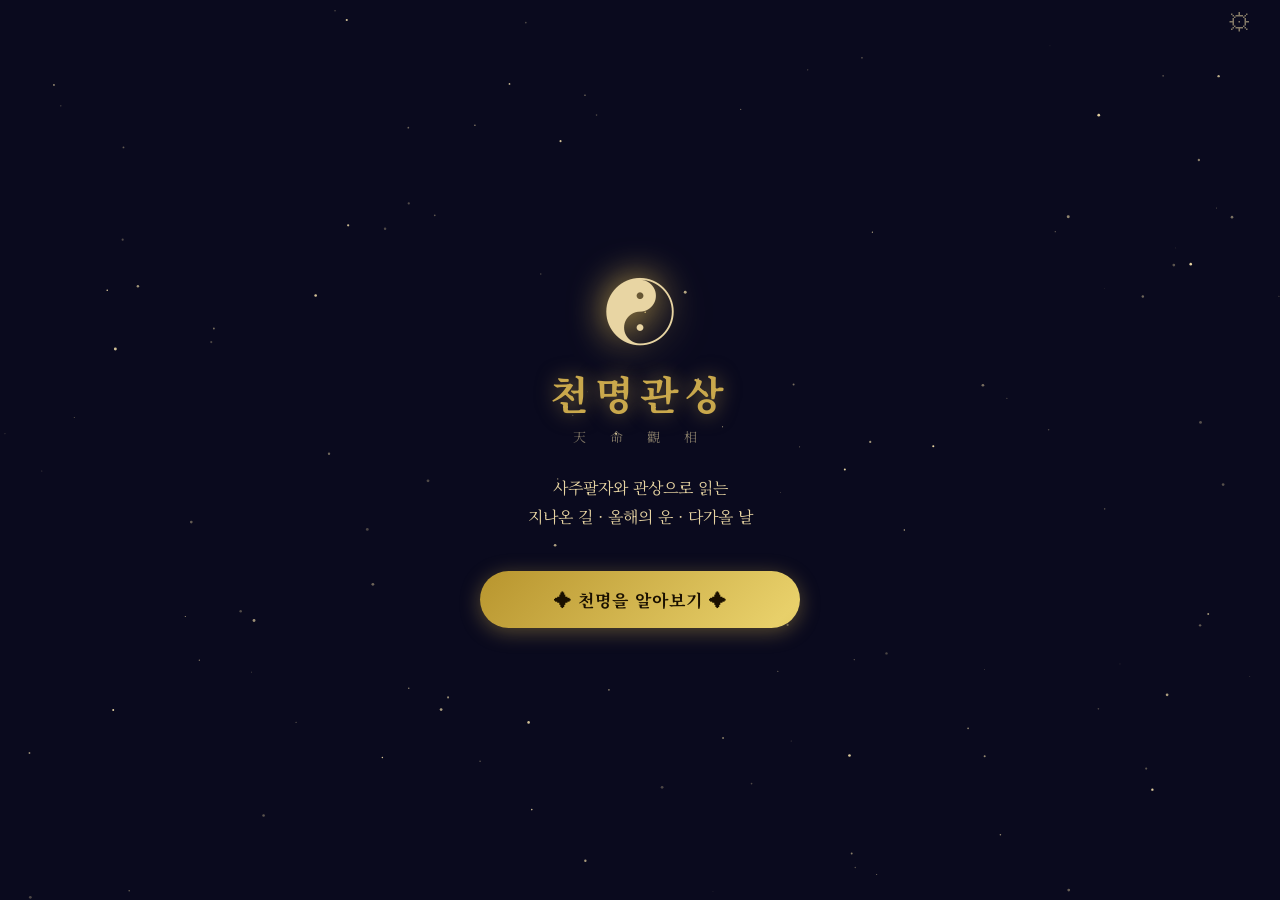
==== commit f2bf8d8b: "chore: app.js 캐시 버전 v5 Co-Authored-By: Claude Opus 5.5 <noreply@anthropic.com> Claude-Session: https" ====
--- a/index.html
+++ b/index.html
@@ -171,6 +171,6 @@
   </div>
 
   <script src="saju.js?v=4"></script>
-  <script src="app.js?v=4"></script>
+  <script src="app.js?v=5"></script>
 </body>
 </html>
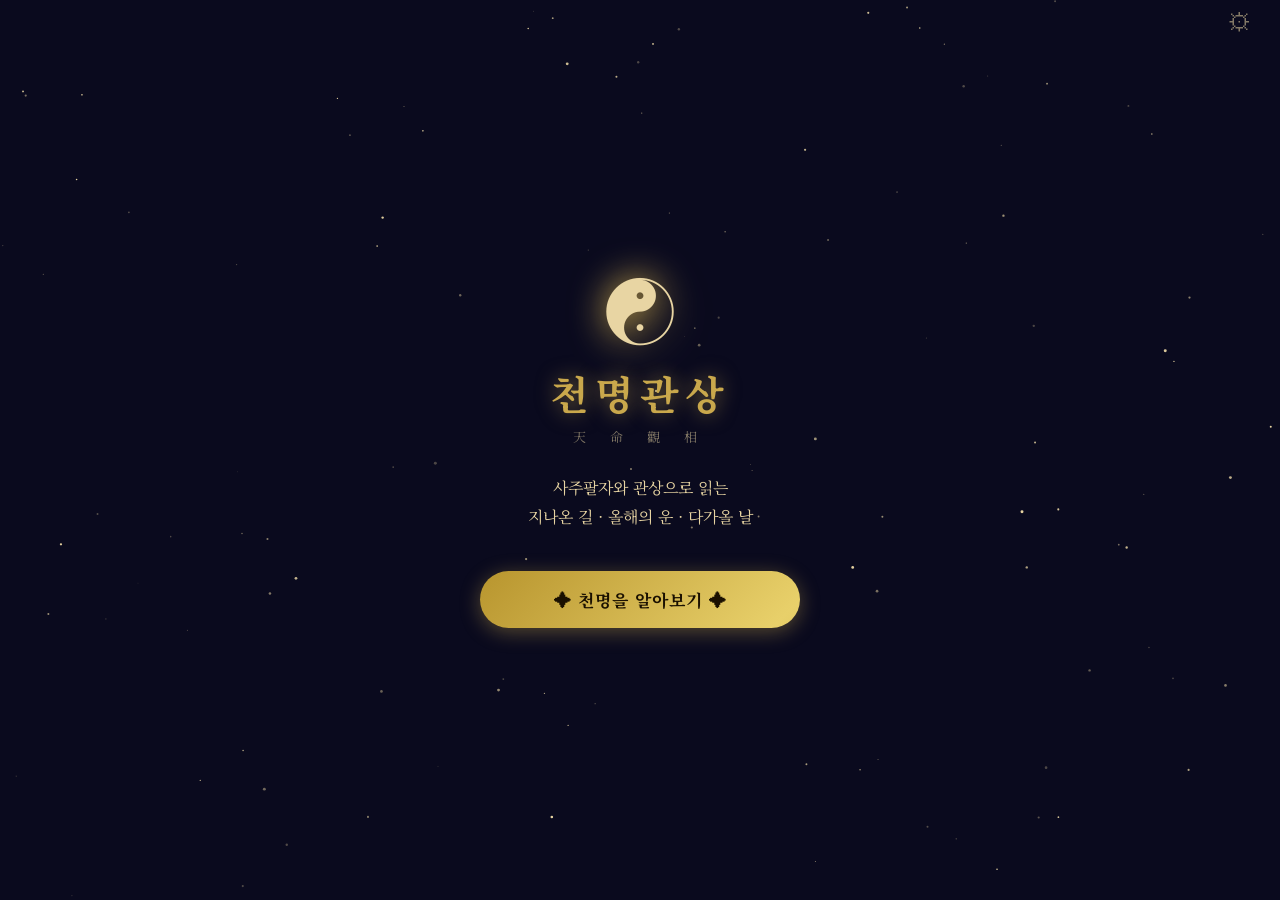
==== commit ca9c6827: "공유 버튼 하나로: 「내용 공유」가 풀이 전체를 공유 (요약 공유·전체 복사 제거) Co-Authored-By: Claude Opus 5.5 <noreply@anthropic.co" ====
--- a/index.html
+++ b/index.html
@@ -129,8 +129,7 @@
     <div class="result-scroll">
       <div id="resultBody"></div>
       <div class="action-row">
-        <button class="btn-share" onclick="App.share()">📤 요약 공유</button>
-        <button class="btn-retry" onclick="App.copyAll()">📋 전체 복사</button>
+        <button class="btn-share" onclick="App.share()">📤 내용 공유</button>
       </div>
       <div class="action-row">
         <button class="btn-retry" onclick="App.regenerate()">🔄 새로 풀이</button>
@@ -171,6 +170,6 @@
   </div>
 
   <script src="saju.js?v=4"></script>
-  <script src="app.js?v=5"></script>
+  <script src="app.js?v=6"></script>
 </body>
 </html>
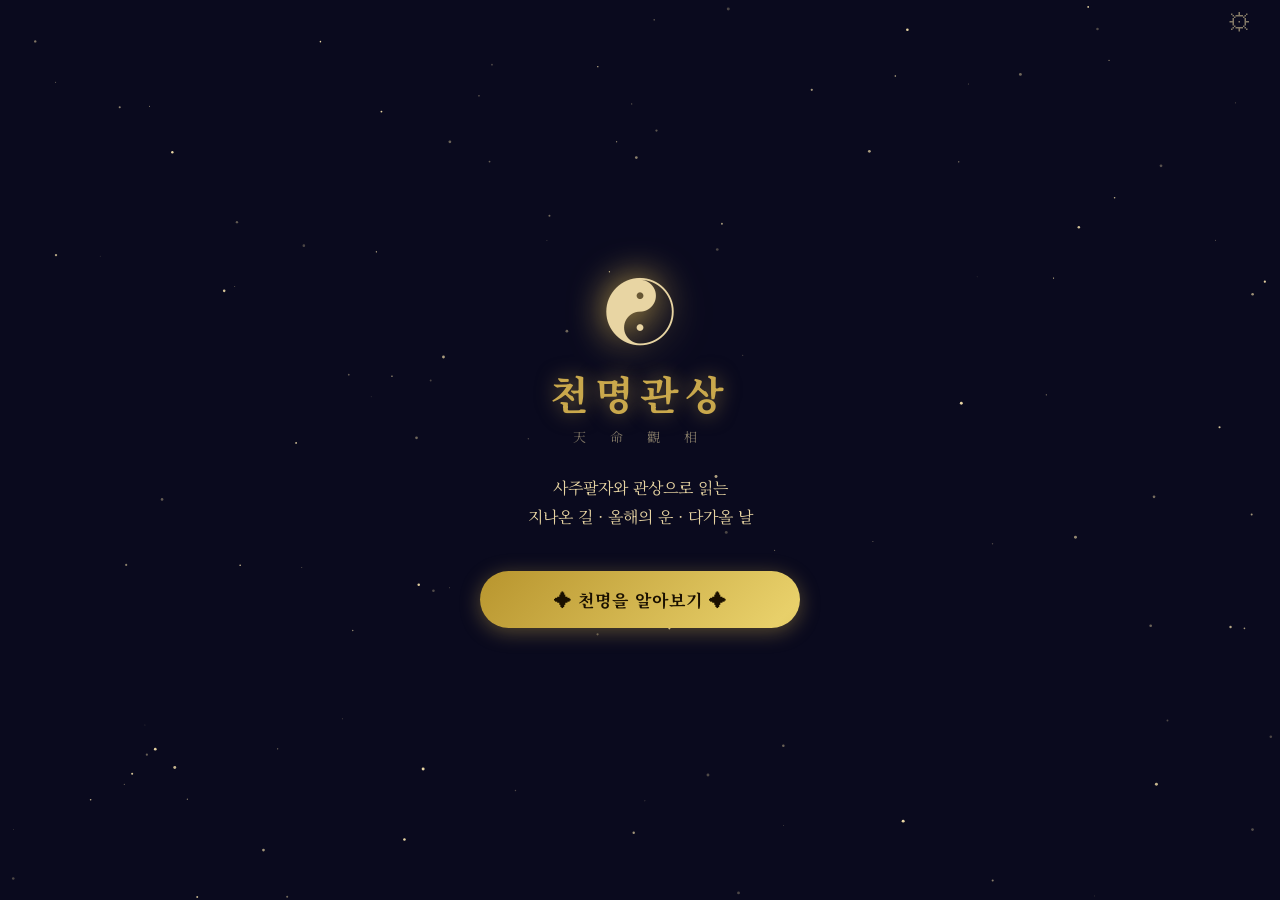
==== commit a82f70f0: "하단 버튼 한 줄 3분할: 내용 공유 / 새로 풀이 / 처음으로 Co-Authored-By: Claude Opus 5.5 <noreply@anthropic.com> Claude-S" ====
--- a/index.html
+++ b/index.html
@@ -12,7 +12,7 @@
   <link rel="manifest" href="manifest.json">
   <link rel="apple-touch-icon" href="icon.png">
   <link href="https://fonts.googleapis.com/css2?family=Noto+Serif+KR:wght@400;600;700&display=swap" rel="stylesheet">
-  <link rel="stylesheet" href="style.css">
+  <link rel="stylesheet" href="style.css?v=6">
 </head>
 <body>
 
@@ -130,8 +130,6 @@
       <div id="resultBody"></div>
       <div class="action-row">
         <button class="btn-share" onclick="App.share()">📤 내용 공유</button>
-      </div>
-      <div class="action-row">
         <button class="btn-retry" onclick="App.regenerate()">🔄 새로 풀이</button>
         <button class="btn-retry" onclick="App.retry()">🏠 처음으로</button>
       </div>
--- a/style.css
+++ b/style.css
@@ -579,3 +579,9 @@
 }
 .hr-title { font-size: 15px; color: var(--gold); margin-bottom: 4px; }
 .hr-meta { font-size: 12px; color: var(--dim); }
+
+/* 하단 버튼 3분할 (내용 공유 / 새로 풀이 / 처음으로) */
+.action-row { gap: 8px; padding: 8px 16px 16px; }
+.action-row .btn-share, .action-row .btn-retry {
+  min-width: 0; padding: 14px 6px; font-size: 14px; white-space: nowrap;
+}
